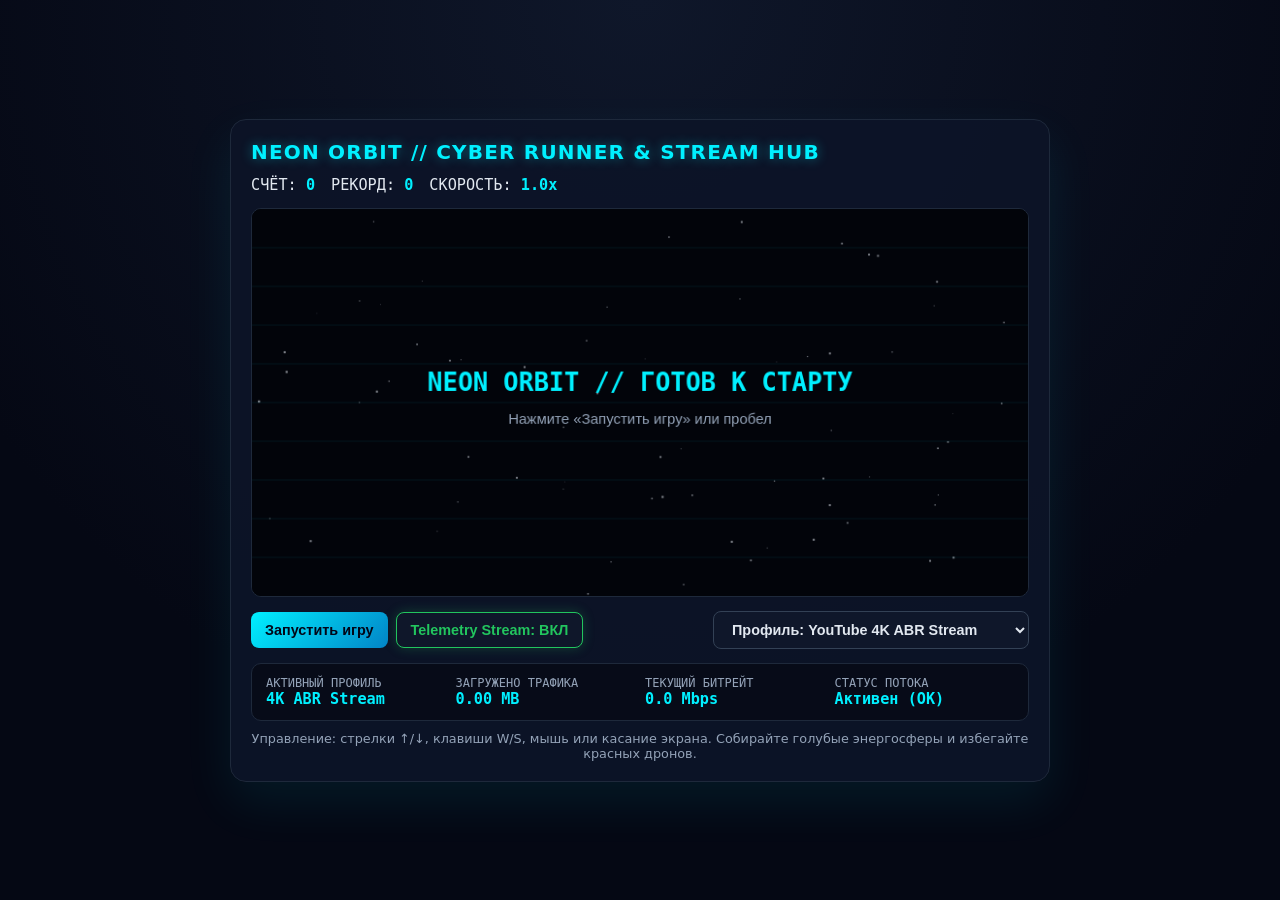
==== web/decoy_game/index.html @ 9dd601ac "feat: add full Server-Combain project, modules, helpers, and Git one-liner" ====
<!DOCTYPE html>
<html lang="ru">
<head>
  <meta charset="UTF-8" />
  <meta name="viewport" content="width=device-width, initial-scale=1.0" />
  <title>NEON ORBIT // Космический медиа-хаб и аркада</title>
  <style>
    :root {
      --bg: #050814;
      --card: rgba(13, 20, 40, 0.92);
      --border: #1e293b;
      --cyan: #00f0ff;
      --pink: #ff2a85;
      --green: #22c55e;
      --text: #e2e8f0;
      --muted: #94a3b8;
    }
    * { box-sizing: border-box; }
    body {
      margin: 0;
      font-family: 'Segoe UI', system-ui, -apple-system, sans-serif;
      background: radial-gradient(circle at top, #0f172a 0%, var(--bg) 70%);
      color: var(--text);
      min-height: 100vh;
      display: flex;
      flex-direction: column;
      align-items: center;
      justify-content: center;
      padding: 16px;
    }
    .container {
      width: 100%;
      max-width: 820px;
      background: var(--card);
      border: 1px solid var(--border);
      border-radius: 16px;
      padding: 20px;
      box-shadow: 0 20px 50px rgba(0, 240, 255, 0.08);
    }
    header {
      display: flex;
      justify-content: space-between;
      align-items: center;
      flex-wrap: wrap;
      gap: 12px;
      margin-bottom: 14px;
    }
    h1 {
      margin: 0;
      font-size: 1.25rem;
      letter-spacing: 0.06em;
      color: var(--cyan);
      text-shadow: 0 0 12px rgba(0, 240, 255, 0.4);
    }
    .hud {
      display: flex;
      gap: 16px;
      font-family: monospace;
      font-size: 0.95rem;
    }
    .hud span b { color: var(--cyan); }
    canvas {
      display: block;
      width: 100%;
      height: auto;
      aspect-ratio: 16 / 8;
      background: #02040a;
      border: 1px solid #1e293b;
      border-radius: 10px;
      cursor: crosshair;
      touch-action: none;
    }
    .controls {
      margin-top: 14px;
      display: flex;
      flex-wrap: wrap;
      gap: 10px;
      align-items: center;
      justify-content: space-between;
    }
    .btn-group { display: flex; flex-wrap: wrap; gap: 8px; }
    button, select {
      border-radius: 8px;
      border: 1px solid #334155;
      background: #0f172a;
      color: var(--text);
      padding: 9px 14px;
      font-weight: 600;
      font-size: 0.9rem;
      cursor: pointer;
      transition: all 0.15s ease;
    }
    button.primary {
      background: linear-gradient(135deg, #00f0ff, #0284c7);
      color: #020617;
      border: none;
    }
    button.active-stream {
      border-color: var(--green);
      color: var(--green);
      box-shadow: 0 0 12px rgba(34, 197, 94, 0.25);
    }
    button:hover { transform: translateY(-1px); opacity: 0.95; }
    .telemetry {
      margin-top: 14px;
      padding: 12px 14px;
      background: #070b18;
      border: 1px solid #1e293b;
      border-radius: 10px;
      display: grid;
      grid-template-columns: repeat(auto-fit, minmax(165px, 1fr));
      gap: 10px;
      font-family: monospace;
      font-size: 0.85rem;
    }
    .metric-label { color: var(--muted); font-size: 0.75rem; display: block; }
    .metric-val { color: var(--cyan); font-weight: 700; font-size: 0.95rem; }
    .hint {
      margin-top: 10px;
      font-size: 0.8rem;
      color: var(--muted);
      text-align: center;
    }
  </style>
</head>
<body>
  <div class="container">
    <header>
      <h1>NEON ORBIT // CYBER RUNNER &amp; STREAM HUB</h1>
      <div class="hud">
        <span>СЧЁТ: <b id="scoreVal">0</b></span>
        <span>РЕКОРД: <b id="bestVal">0</b></span>
        <span>СКОРОСТЬ: <b id="speedVal">1.0x</b></span>
      </div>
    </header>

    <canvas id="gameCanvas" width="800" height="400"></canvas>

    <div class="controls">
      <div class="btn-group">
        <button class="primary" id="btnStart">Запустить игру</button>
        <button id="btnStream" class="active-stream">Telemetry Stream: ВКЛ</button>
      </div>
      <div class="btn-group">
        <select id="profileSelect" title="Профиль фонового потока">
          <option value="abr">Профиль: YouTube 4K ABR Stream</option>
          <option value="cloud">Профиль: Cloud Drive Sync</option>
          <option value="mixed">Профиль: Смешанный (ABR + Cloud)</option>
        </select>
      </div>
    </div>

    <div class="telemetry">
      <div>
        <span class="metric-label">АКТИВНЫЙ ПРОФИЛЬ</span>
        <span class="metric-val" id="mProfile">4K ABR Stream</span>
      </div>
      <div>
        <span class="metric-label">ЗАГРУЖЕНО ТРАФИКА</span>
        <span class="metric-val" id="mBytes">0.00 MB</span>
      </div>
      <div>
        <span class="metric-label">ТЕКУЩИЙ БИТРЕЙТ</span>
        <span class="metric-val" id="mRate">0.0 Mbps</span>
      </div>
      <div>
        <span class="metric-label">СТАТУС ПОТОКА</span>
        <span class="metric-val" id="mStatus">Буферизация...</span>
      </div>
    </div>

    <div class="hint">
      Управление: стрелки &uarr;/&darr;, клавиши W/S, мышь или касание экрана. Собирайте голубые энергосферы и избегайте красных дронов.
    </div>
  </div>

  <script>
    (() => {
      // =========================================================================
      // 1. HTML5 Canvas Аркада «Киберпанк Космо-Ранер»
      // =========================================================================
      const canvas = document.getElementById('gameCanvas');
      const ctx = canvas.getContext('2d');
      const scoreEl = document.getElementById('scoreVal');
      const bestEl = document.getElementById('bestVal');
      const speedEl = document.getElementById('speedVal');
      const btnStart = document.getElementById('btnStart');

      let bestScore = Number(localStorage.getItem('neon_orbit_best') || 0);
      bestEl.textContent = bestScore;

      const stars = Array.from({ length: 70 }, () => ({
        x: Math.random() * canvas.width,
        y: Math.random() * canvas.height,
        r: Math.random() * 1.8 + 0.5,
        s: Math.random() * 2 + 0.6
      }));

      let state = {
        running: false,
        gameOver: false,
        score: 0,
        speed: 1.0,
        playerY: canvas.height / 2,
        targetY: canvas.height / 2,
        trail: [],
        obstacles: [],
        orbs: [],
        keys: { up: false, down: false },
        frame: 0
      };

      function resetGame() {
        state.running = true;
        state.gameOver = false;
        state.score = 0;
        state.speed = 1.0;
        state.playerY = canvas.height / 2;
        state.targetY = canvas.height / 2;
        state.trail = [];
        state.obstacles = [];
        state.orbs = [];
        state.frame = 0;
        btnStart.textContent = 'Перезапуск';
      }

      btnStart.addEventListener('click', resetGame);

      window.addEventListener('keydown', (e) => {
        if (e.key === 'ArrowUp' || e.key === 'w' || e.key === 'W') state.keys.up = true;
        if (e.key === 'ArrowDown' || e.key === 's' || e.key === 'S') state.keys.down = true;
        if (e.code === 'Space' && (!state.running || state.gameOver)) resetGame();
      });
      window.addEventListener('keyup', (e) => {
        if (e.key === 'ArrowUp' || e.key === 'w' || e.key === 'W') state.keys.up = false;
        if (e.key === 'ArrowDown' || e.key === 's' || e.key === 'S') state.keys.down = false;
      });

      function pointerMove(clientY) {
        const rect = canvas.getBoundingClientRect();
        const relY = ((clientY - rect.top) / rect.height) * canvas.height;
        state.targetY = Math.max(24, Math.min(canvas.height - 24, relY));
      }
      canvas.addEventListener('mousemove', (e) => { if (state.running) pointerMove(e.clientY); });
      canvas.addEventListener('touchmove', (e) => {
        if (state.running && e.touches[0]) {
          e.preventDefault();
          pointerMove(e.touches[0].clientY);
        }
      }, { passive: false });

      function tickGame() {
        ctx.fillStyle = '#02040a';
        ctx.fillRect(0, 0, canvas.width, canvas.height);

        // Звездное небо (всегда анимируется)
        stars.forEach((st) => {
          st.x -= st.s * (state.running ? state.speed * 1.4 : 0.7);
          if (st.x < 0) { st.x = canvas.width; st.y = Math.random() * canvas.height; }
          ctx.fillStyle = 'rgba(226, 232, 240, 0.55)';
          ctx.fillRect(st.x, st.y, st.r, st.r);
        });

        // Неоновая сетка горизонта
        ctx.strokeStyle = 'rgba(0, 240, 255, 0.08)';
        ctx.lineWidth = 1;
        for (let y = 40; y < canvas.height; y += 40) {
          ctx.beginPath();
          ctx.moveTo(0, y);
          ctx.lineTo(canvas.width, y);
          ctx.stroke();
        }

        if (!state.running) {
          ctx.fillStyle = '#00f0ff';
          ctx.font = 'bold 26px monospace';
          ctx.textAlign = 'center';
          ctx.fillText(
            state.gameOver ? `ИГРА ОКОНЧЕНА // СЧЁТ: ${Math.floor(state.score)}` : 'NEON ORBIT // ГОТОВ К СТАРТУ',
            canvas.width / 2,
            canvas.height / 2 - 12
          );
          ctx.fillStyle = '#94a3b8';
          ctx.font = '15px sans-serif';
          ctx.fillText('Нажмите «Запустить игру» или пробел', canvas.width / 2, canvas.height / 2 + 22);
          requestAnimationFrame(tickGame);
          return;
        }

        state.frame += 1;
        state.speed = 1.0 + Math.min(2.5, state.score / 1200);
        state.score += 0.25 * state.speed;

        if (state.keys.up) state.targetY -= 7;
        if (state.keys.down) state.targetY += 7;
        state.targetY = Math.max(24, Math.min(canvas.height - 24, state.targetY));
        state.playerY += (state.targetY - state.playerY) * 0.22;

        // След корабля
        state.trail.push({ x: 96, y: state.playerY });
        if (state.trail.length > 18) state.trail.shift();
        state.trail.forEach((pt, idx) => {
          pt.x -= 4 * state.speed;
          ctx.fillStyle = `rgba(0, 240, 255, ${(idx / 18) * 0.6})`;
          ctx.beginPath();
          ctx.arc(pt.x, pt.y, 4 * (idx / 18), 0, Math.PI * 2);
          ctx.fill();
        });

        // Корабль игрока
        ctx.save();
        ctx.translate(100, state.playerY);
        ctx.fillStyle = '#00f0ff';
        ctx.shadowColor = '#00f0ff';
        ctx.shadowBlur = 14;
        ctx.beginPath();
        ctx.moveTo(18, 0);
        ctx.lineTo(-14, -11);
        ctx.lineTo(-8, 0);
        ctx.lineTo(-14, 11);
        ctx.closePath();
        ctx.fill();
        ctx.restore();

        // Генерация дронов и энергосфер
        if (state.frame % Math.max(18, Math.floor(38 / state.speed)) === 0) {
          state.obstacles.push({
            x: canvas.width + 30,
            y: 25 + Math.random() * (canvas.height - 50),
            r: 13 + Math.random() * 11,
            vx: (4.4 + Math.random() * 2.2) * state.speed
          });
        }
        if (state.frame % 65 === 0) {
          state.orbs.push({
            x: canvas.width + 20,
            y: 30 + Math.random() * (canvas.height - 60),
            r: 8,
            vx: 4.0 * state.speed
          });
        }

        // Отрисовка и коллизии препятствий
        for (let i = state.obstacles.length - 1; i >= 0; i--) {
          const ob = state.obstacles[i];
          ob.x -= ob.vx;
          ctx.fillStyle = '#ff2a85';
          ctx.shadowColor = '#ff2a85';
          ctx.shadowBlur = 10;
          ctx.beginPath();
          ctx.arc(ob.x, ob.y, ob.r, 0, Math.PI * 2);
          ctx.fill();
          ctx.shadowBlur = 0;

          const dist = Math.hypot(ob.x - 100, ob.y - state.playerY);
          if (dist < ob.r + 10) {
            state.running = false;
            state.gameOver = true;
            if (Math.floor(state.score) > bestScore) {
              bestScore = Math.floor(state.score);
              localStorage.setItem('neon_orbit_best', String(bestScore));
              bestEl.textContent = bestScore;
            }
          }
          if (ob.x < -40) state.obstacles.splice(i, 1);
        }

        // Отрисовка и сбор сфер
        for (let i = state.orbs.length - 1; i >= 0; i--) {
          const orb = state.orbs[i];
          orb.x -= orb.vx;
          ctx.fillStyle = '#22c55e';
          ctx.beginPath();
          ctx.arc(orb.x, orb.y, orb.r, 0, Math.PI * 2);
          ctx.fill();

          if (Math.hypot(orb.x - 100, orb.y - state.playerY) < orb.r + 14) {
            state.score += 50;
            state.orbs.splice(i, 1);
            continue;
          }
          if (orb.x < -30) state.orbs.splice(i, 1);
        }

        scoreEl.textContent = Math.floor(state.score);
        speedEl.textContent = `${state.speed.toFixed(1)}x`;
        requestAnimationFrame(tickGame);
      }

      requestAnimationFrame(tickGame);

      // =========================================================================
      // 2. Генератор реалистичного сетевого шума (ABR Video + Cloud Drive Sync)
      // =========================================================================
      const btnStream = document.getElementById('btnStream');
      const profileSelect = document.getElementById('profileSelect');
      const mProfile = document.getElementById('mProfile');
      const mBytes = document.getElementById('mBytes');
      const mRate = document.getElementById('mRate');
      const mStatus = document.getElementById('mStatus');

      let streamEnabled = true;
      let totalBytes = 0;
      let timerId = null;

      function randInt(min, max) {
        return Math.floor(Math.random() * (max - min + 1)) + min;
      }

      async function pumpTrafficChunk() {
        if (!streamEnabled) return;

        const mode = profileSelect.value;
        const useCloud = mode === 'cloud' || (mode === 'mixed' && Math.random() > 0.65);
        const endpoint = useCloud ? '/cloud-sync' : '/videoplayback';

        // Размеры чанков: 256 КБ - 1.5 МБ для видео (ABR), 128 КБ - 900 КБ для облака
        const chunkBytes = useCloud ? randInt(131072, 921600) : randInt(262144, 1572864);
        const nonce = Math.random().toString(36).slice(2, 10);
        const url = `${endpoint}?itag=${useCloud ? 'sync' : '248'}&rn=${nonce}&len=${chunkBytes}`;

        mProfile.textContent = useCloud ? 'Cloud Drive Sync' : '4K ABR Stream';
        mStatus.textContent = 'Загрузка сегмента...';

        const t0 = performance.now();
        try {
          const resp = await fetch(url, {
            headers: { Range: `bytes=0-${chunkBytes - 1}` },
            cache: 'no-store'
          });
          const buf = await resp.arrayBuffer();
          const dt = Math.max(0.05, (performance.now() - t0) / 1000);
          totalBytes += buf.byteLength;
          const mbps = ((buf.byteLength * 8) / dt) / 1e6;

          mBytes.textContent = `${(totalBytes / 1048576).toFixed(2)} MB`;
          mRate.textContent = `${mbps.toFixed(1)} Mbps`;
          mStatus.textContent = 'Активен (OK)';
        } catch (err) {
          mStatus.textContent = 'Ожидание сети...';
        }

        // Имитация естественных пауз ABR-плеера (1.2 - 3.8 сек между пачками)
        if (streamEnabled) {
          const pauseMs = useCloud ? randInt(800, 2400) : randInt(1200, 3800);
          timerId = setTimeout(pumpTrafficChunk, pauseMs);
        }
      }

      btnStream.addEventListener('click', () => {
        streamEnabled = !streamEnabled;
        if (streamEnabled) {
          btnStream.textContent = 'Telemetry Stream: ВКЛ';
          btnStream.classList.add('active-stream');
          mStatus.textContent = 'Возобновление...';
          pumpTrafficChunk();
        } else {
          clearTimeout(timerId);
          btnStream.textContent = 'Telemetry Stream: ВЫКЛ';
          btnStream.classList.remove('active-stream');
          mStatus.textContent = 'Пауза';
          mRate.textContent = '0.0 Mbps';
        }
      });

      // Автоматический старт имитации видеопотока при открытии страницы
      pumpTrafficChunk();
    })();
  </script>
</body>
</html>
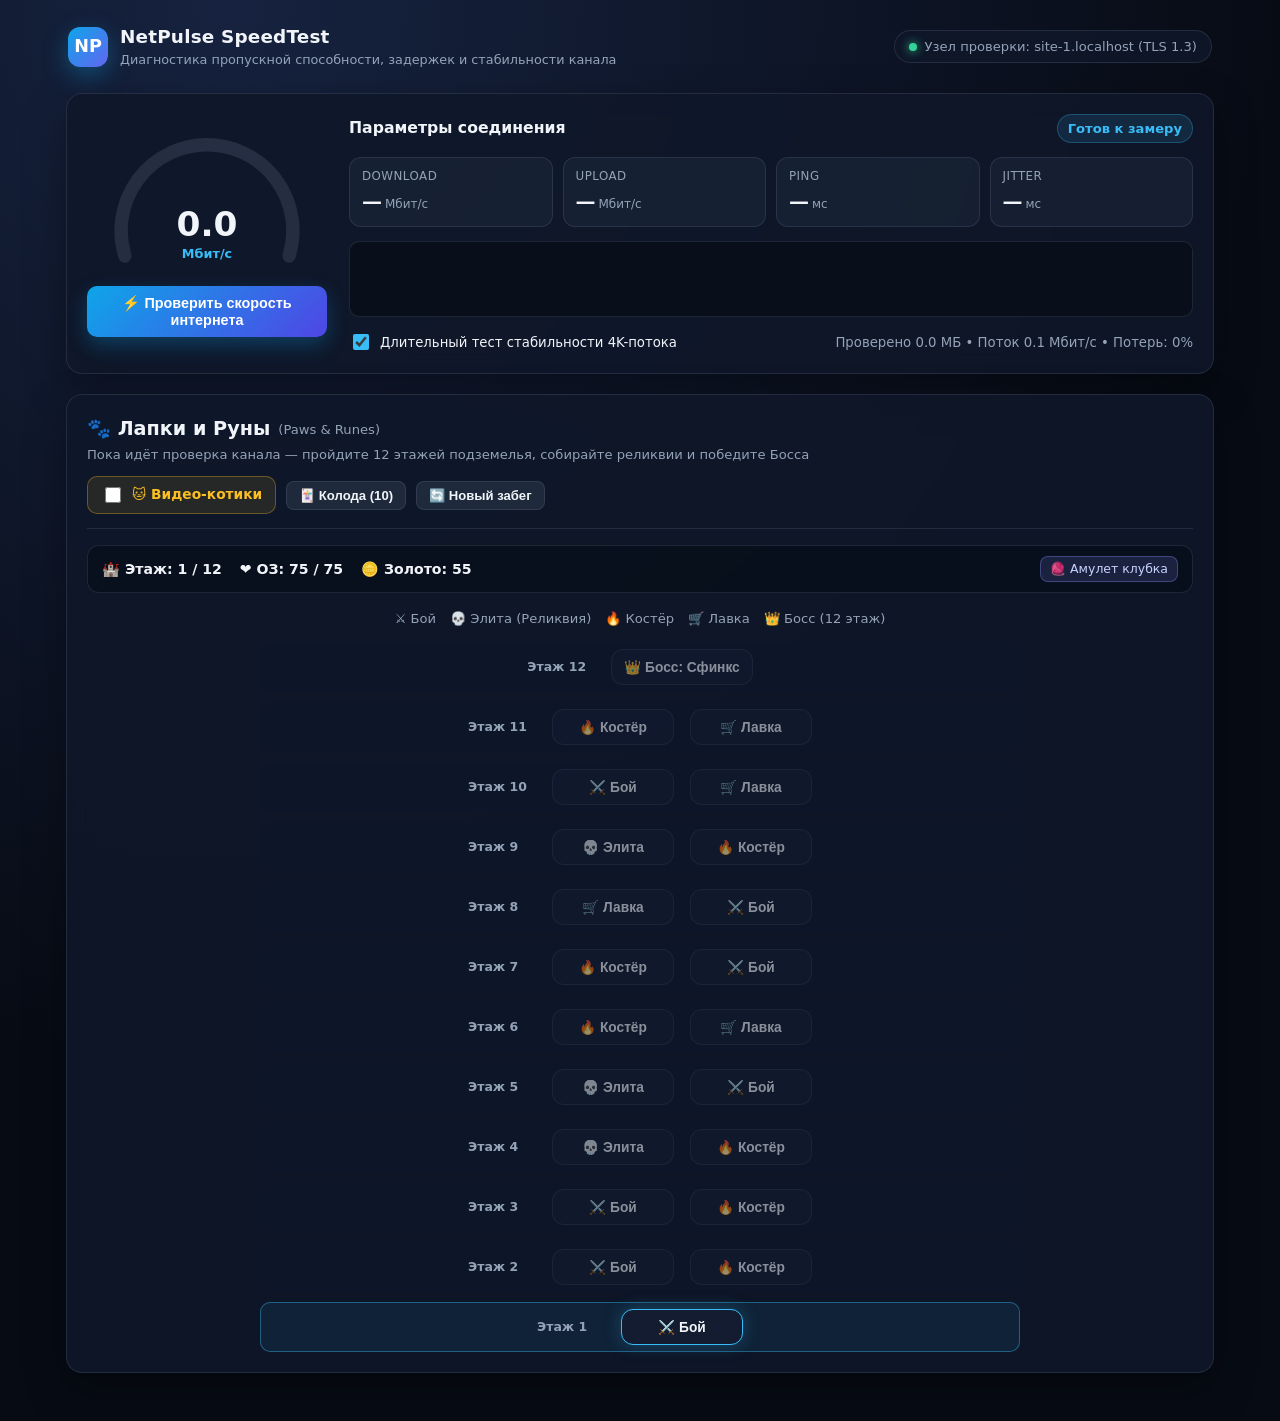
==== commit 19c97c3c: "feat: upgrade decoy site to NetPulse SpeedTest + Paws & Runes card roguelike with video cats" ====
--- a/web/decoy_game/index.html
+++ b/web/decoy_game/index.html
@@ -3,469 +3,134 @@
 <head>
   <meta charset="UTF-8" />
   <meta name="viewport" content="width=device-width, initial-scale=1.0" />
-  <title>NEON ORBIT // Космический медиа-хаб и аркада</title>
-  <style>
-    :root {
-      --bg: #050814;
-      --card: rgba(13, 20, 40, 0.92);
-      --border: #1e293b;
-      --cyan: #00f0ff;
-      --pink: #ff2a85;
-      --green: #22c55e;
-      --text: #e2e8f0;
-      --muted: #94a3b8;
-    }
-    * { box-sizing: border-box; }
-    body {
-      margin: 0;
-      font-family: 'Segoe UI', system-ui, -apple-system, sans-serif;
-      background: radial-gradient(circle at top, #0f172a 0%, var(--bg) 70%);
-      color: var(--text);
-      min-height: 100vh;
-      display: flex;
-      flex-direction: column;
-      align-items: center;
-      justify-content: center;
-      padding: 16px;
-    }
-    .container {
-      width: 100%;
-      max-width: 820px;
-      background: var(--card);
-      border: 1px solid var(--border);
-      border-radius: 16px;
-      padding: 20px;
-      box-shadow: 0 20px 50px rgba(0, 240, 255, 0.08);
-    }
-    header {
-      display: flex;
-      justify-content: space-between;
-      align-items: center;
-      flex-wrap: wrap;
-      gap: 12px;
-      margin-bottom: 14px;
-    }
-    h1 {
-      margin: 0;
-      font-size: 1.25rem;
-      letter-spacing: 0.06em;
-      color: var(--cyan);
-      text-shadow: 0 0 12px rgba(0, 240, 255, 0.4);
-    }
-    .hud {
-      display: flex;
-      gap: 16px;
-      font-family: monospace;
-      font-size: 0.95rem;
-    }
-    .hud span b { color: var(--cyan); }
-    canvas {
-      display: block;
-      width: 100%;
-      height: auto;
-      aspect-ratio: 16 / 8;
-      background: #02040a;
-      border: 1px solid #1e293b;
-      border-radius: 10px;
-      cursor: crosshair;
-      touch-action: none;
-    }
-    .controls {
-      margin-top: 14px;
-      display: flex;
-      flex-wrap: wrap;
-      gap: 10px;
-      align-items: center;
-      justify-content: space-between;
-    }
-    .btn-group { display: flex; flex-wrap: wrap; gap: 8px; }
-    button, select {
-      border-radius: 8px;
-      border: 1px solid #334155;
-      background: #0f172a;
-      color: var(--text);
-      padding: 9px 14px;
-      font-weight: 600;
-      font-size: 0.9rem;
-      cursor: pointer;
-      transition: all 0.15s ease;
-    }
-    button.primary {
-      background: linear-gradient(135deg, #00f0ff, #0284c7);
-      color: #020617;
-      border: none;
-    }
-    button.active-stream {
-      border-color: var(--green);
-      color: var(--green);
-      box-shadow: 0 0 12px rgba(34, 197, 94, 0.25);
-    }
-    button:hover { transform: translateY(-1px); opacity: 0.95; }
-    .telemetry {
-      margin-top: 14px;
-      padding: 12px 14px;
-      background: #070b18;
-      border: 1px solid #1e293b;
-      border-radius: 10px;
-      display: grid;
-      grid-template-columns: repeat(auto-fit, minmax(165px, 1fr));
-      gap: 10px;
-      font-family: monospace;
-      font-size: 0.85rem;
-    }
-    .metric-label { color: var(--muted); font-size: 0.75rem; display: block; }
-    .metric-val { color: var(--cyan); font-weight: 700; font-size: 0.95rem; }
-    .hint {
-      margin-top: 10px;
-      font-size: 0.8rem;
-      color: var(--muted);
-      text-align: center;
-    }
-  </style>
+  <title>NetPulse // Проверка скорости интернета и игровой портал</title>
+  <link rel="stylesheet" href="styles.css" />
 </head>
 <body>
-  <div class="container">
-    <header>
-      <h1>NEON ORBIT // CYBER RUNNER &amp; STREAM HUB</h1>
-      <div class="hud">
-        <span>СЧЁТ: <b id="scoreVal">0</b></span>
-        <span>РЕКОРД: <b id="bestVal">0</b></span>
-        <span>СКОРОСТЬ: <b id="speedVal">1.0x</b></span>
+  <div class="app-shell">
+    <!-- Шапка сервиса проверки скорости -->
+    <header class="topbar">
+      <div class="brand">
+        <div class="brand-logo">NP</div>
+        <div>
+          <div class="brand-title">NetPulse SpeedTest</div>
+          <div class="brand-sub">Диагностика пропускной способности, задержек и стабильности канала</div>
+        </div>
+      </div>
+      <div class="node-pill">
+        <span class="node-dot"></span>
+        <span id="nodeHostLabel">Узел проверки: TLS 1.3 / HTTP2</span>
       </div>
     </header>
 
-    <canvas id="gameCanvas" width="800" height="400"></canvas>
+    <!-- Блок 1: Двухсторонний SpeedTest -->
+    <section class="card-panel speedtest-grid" aria-label="Проверка скорости интернета">
+      <div class="gauge-box">
+        <div class="gauge-svg-wrap">
+          <svg viewBox="0 0 220 150" width="210" height="145">
+            <defs>
+              <linearGradient id="npGrad" x1="0%" y1="0%" x2="100%" y2="0%">
+                <stop offset="0%" stop-color="#38bdf8" />
+                <stop offset="50%" stop-color="#818cf8" />
+                <stop offset="100%" stop-color="#34d399" />
+              </linearGradient>
+            </defs>
+            <!-- Фоновая дуга -->
+            <path d="M 24 130 A 90 90 0 1 1 196 130" fill="none" stroke="rgba(148,163,184,0.16)" stroke-width="14" stroke-linecap="round" />
+            <!-- Активная дуга -->
+            <path id="stGaugeArc" d="M 24 130 A 90 90 0 1 1 196 130" fill="none" stroke="url(#npGrad)" stroke-width="14" stroke-linecap="round" stroke-dasharray="385" stroke-dashoffset="385" />
+          </svg>
+          <div class="gauge-center">
+            <div class="gauge-value" id="stGaugeVal">0.0</div>
+            <div class="gauge-unit" id="stGaugeUnit">Мбит/с</div>
+          </div>
+        </div>
+        <button class="btn btn-primary" id="stToggleBtn" type="button">⚡ Проверить скорость интернета</button>
+      </div>
 
-    <div class="controls">
-      <div class="btn-group">
-        <button class="primary" id="btnStart">Запустить игру</button>
-        <button id="btnStream" class="active-stream">Telemetry Stream: ВКЛ</button>
+      <div class="speedtest-right">
+        <div class="st-header-row">
+          <span style="font-weight:700;font-size:0.98rem;">Параметры соединения</span>
+          <span class="phase-badge" id="stPhaseBadge">Готов к замеру</span>
+        </div>
+
+        <div class="metrics-row">
+          <div class="metric-tile">
+            <div class="metric-label">Download</div>
+            <div class="metric-num" id="stDownVal">—<span>Мбит/с</span></div>
+          </div>
+          <div class="metric-tile">
+            <div class="metric-label">Upload</div>
+            <div class="metric-num" id="stUpVal">—<span>Мбит/с</span></div>
+          </div>
+          <div class="metric-tile">
+            <div class="metric-label">Ping</div>
+            <div class="metric-num" id="stPingVal">—<span>мс</span></div>
+          </div>
+          <div class="metric-tile">
+            <div class="metric-label">Jitter</div>
+            <div class="metric-num" id="stJitterVal">—<span>мс</span></div>
+          </div>
+        </div>
+
+        <div class="chart-wrap">
+          <canvas id="stChartCanvas" width="700" height="70"></canvas>
+        </div>
+
+        <div class="st-footer-row">
+          <label class="toggle-label">
+            <input type="checkbox" id="stStreamToggle" />
+            <span>Длительный тест стабильности 4K-потока</span>
+          </label>
+          <span id="stStreamInfo">Пока идёт замер стабильности канала — спуститесь в подземелье ниже ↓</span>
+        </div>
       </div>
-      <div class="btn-group">
-        <select id="profileSelect" title="Профиль фонового потока">
-          <option value="abr">Профиль: YouTube 4K ABR Stream</option>
-          <option value="cloud">Профиль: Cloud Drive Sync</option>
-          <option value="mixed">Профиль: Смешанный (ABR + Cloud)</option>
-        </select>
+    </section>
+
+    <!-- Блок 2: Полноценный карточный рогалик «Лапки и Руны» -->
+    <main class="card-panel">
+      <div class="game-header">
+        <div class="game-title-wrap">
+          <h2>🐾 Лапки и Руны <span style="font-size:0.82rem;color:var(--muted);font-weight:500;">(Paws &amp; Runes)</span></h2>
+          <div class="game-subtitle">Пока идёт проверка канала — пройдите 12 этажей подземелья, собирайте реликвии и победите Босса</div>
+        </div>
+        <div class="game-top-controls">
+          <label class="cat-toggle-pill" title="Заменить векторные иллюстрации карт и персонажей на живые видеоролики котиков">
+            <input type="checkbox" id="catVideoToggle" />
+            <span>🐱 Видео-котики</span>
+          </label>
+          <button class="btn btn-sm" id="deckBtn" type="button">🃏 Колода (10)</button>
+          <button class="btn btn-sm" id="newRunBtn" type="button">🔄 Новый забег</button>
+        </div>
       </div>
-    </div>
 
-    <div class="telemetry">
-      <div>
-        <span class="metric-label">АКТИВНЫЙ ПРОФИЛЬ</span>
-        <span class="metric-val" id="mProfile">4K ABR Stream</span>
+      <div class="run-status-bar">
+        <div class="run-stats">
+          <span>🏰 Этаж: <b id="runFloorEl">1 / 12</b></span>
+          <span>❤️ ОЗ: <b id="runHpEl">75 / 75</b></span>
+          <span>🪙 Золото: <b id="runGoldEl">50</b></span>
+        </div>
+        <div class="relic-strip" id="runRelicsEl">
+          <span style="color:var(--muted);font-size:0.8rem;">Реликвии: пока нет</span>
+        </div>
       </div>
-      <div>
-        <span class="metric-label">ЗАГРУЖЕНО ТРАФИКА</span>
-        <span class="metric-val" id="mBytes">0.00 MB</span>
+
+      <div id="gameStage"></div>
+    </main>
+  </div>
+
+  <!-- Модальное окно просмотра / прокачки / удаления карт колоды -->
+  <div class="modal-backdrop" id="deckModal">
+    <div class="modal-box">
+      <div class="modal-header">
+        <h3 style="margin:0;" id="deckModalTitle">Ваша колода</h3>
+        <button class="btn btn-sm" id="deckModalClose" type="button">Закрыть</button>
       </div>
-      <div>
-        <span class="metric-label">ТЕКУЩИЙ БИТРЕЙТ</span>
-        <span class="metric-val" id="mRate">0.0 Mbps</span>
-      </div>
-      <div>
-        <span class="metric-label">СТАТУС ПОТОКА</span>
-        <span class="metric-val" id="mStatus">Буферизация...</span>
-      </div>
-    </div>
-
-    <div class="hint">
-      Управление: стрелки &uarr;/&darr;, клавиши W/S, мышь или касание экрана. Собирайте голубые энергосферы и избегайте красных дронов.
+      <div class="modal-grid" id="deckModalGrid"></div>
     </div>
   </div>
 
-  <script>
-    (() => {
-      // =========================================================================
-      // 1. HTML5 Canvas Аркада «Киберпанк Космо-Ранер»
-      // =========================================================================
-      const canvas = document.getElementById('gameCanvas');
-      const ctx = canvas.getContext('2d');
-      const scoreEl = document.getElementById('scoreVal');
-      const bestEl = document.getElementById('bestVal');
-      const speedEl = document.getElementById('speedVal');
-      const btnStart = document.getElementById('btnStart');
-
-      let bestScore = Number(localStorage.getItem('neon_orbit_best') || 0);
-      bestEl.textContent = bestScore;
-
-      const stars = Array.from({ length: 70 }, () => ({
-        x: Math.random() * canvas.width,
-        y: Math.random() * canvas.height,
-        r: Math.random() * 1.8 + 0.5,
-        s: Math.random() * 2 + 0.6
-      }));
-
-      let state = {
-        running: false,
-        gameOver: false,
-        score: 0,
-        speed: 1.0,
-        playerY: canvas.height / 2,
-        targetY: canvas.height / 2,
-        trail: [],
-        obstacles: [],
-        orbs: [],
-        keys: { up: false, down: false },
-        frame: 0
-      };
-
-      function resetGame() {
-        state.running = true;
-        state.gameOver = false;
-        state.score = 0;
-        state.speed = 1.0;
-        state.playerY = canvas.height / 2;
-        state.targetY = canvas.height / 2;
-        state.trail = [];
-        state.obstacles = [];
-        state.orbs = [];
-        state.frame = 0;
-        btnStart.textContent = 'Перезапуск';
-      }
-
-      btnStart.addEventListener('click', resetGame);
-
-      window.addEventListener('keydown', (e) => {
-        if (e.key === 'ArrowUp' || e.key === 'w' || e.key === 'W') state.keys.up = true;
-        if (e.key === 'ArrowDown' || e.key === 's' || e.key === 'S') state.keys.down = true;
-        if (e.code === 'Space' && (!state.running || state.gameOver)) resetGame();
-      });
-      window.addEventListener('keyup', (e) => {
-        if (e.key === 'ArrowUp' || e.key === 'w' || e.key === 'W') state.keys.up = false;
-        if (e.key === 'ArrowDown' || e.key === 's' || e.key === 'S') state.keys.down = false;
-      });
-
-      function pointerMove(clientY) {
-        const rect = canvas.getBoundingClientRect();
-        const relY = ((clientY - rect.top) / rect.height) * canvas.height;
-        state.targetY = Math.max(24, Math.min(canvas.height - 24, relY));
-      }
-      canvas.addEventListener('mousemove', (e) => { if (state.running) pointerMove(e.clientY); });
-      canvas.addEventListener('touchmove', (e) => {
-        if (state.running && e.touches[0]) {
-          e.preventDefault();
-          pointerMove(e.touches[0].clientY);
-        }
-      }, { passive: false });
-
-      function tickGame() {
-        ctx.fillStyle = '#02040a';
-        ctx.fillRect(0, 0, canvas.width, canvas.height);
-
-        // Звездное небо (всегда анимируется)
-        stars.forEach((st) => {
-          st.x -= st.s * (state.running ? state.speed * 1.4 : 0.7);
-          if (st.x < 0) { st.x = canvas.width; st.y = Math.random() * canvas.height; }
-          ctx.fillStyle = 'rgba(226, 232, 240, 0.55)';
-          ctx.fillRect(st.x, st.y, st.r, st.r);
-        });
-
-        // Неоновая сетка горизонта
-        ctx.strokeStyle = 'rgba(0, 240, 255, 0.08)';
-        ctx.lineWidth = 1;
-        for (let y = 40; y < canvas.height; y += 40) {
-          ctx.beginPath();
-          ctx.moveTo(0, y);
-          ctx.lineTo(canvas.width, y);
-          ctx.stroke();
-        }
-
-        if (!state.running) {
-          ctx.fillStyle = '#00f0ff';
-          ctx.font = 'bold 26px monospace';
-          ctx.textAlign = 'center';
-          ctx.fillText(
-            state.gameOver ? `ИГРА ОКОНЧЕНА // СЧЁТ: ${Math.floor(state.score)}` : 'NEON ORBIT // ГОТОВ К СТАРТУ',
-            canvas.width / 2,
-            canvas.height / 2 - 12
-          );
-          ctx.fillStyle = '#94a3b8';
-          ctx.font = '15px sans-serif';
-          ctx.fillText('Нажмите «Запустить игру» или пробел', canvas.width / 2, canvas.height / 2 + 22);
-          requestAnimationFrame(tickGame);
-          return;
-        }
-
-        state.frame += 1;
-        state.speed = 1.0 + Math.min(2.5, state.score / 1200);
-        state.score += 0.25 * state.speed;
-
-        if (state.keys.up) state.targetY -= 7;
-        if (state.keys.down) state.targetY += 7;
-        state.targetY = Math.max(24, Math.min(canvas.height - 24, state.targetY));
-        state.playerY += (state.targetY - state.playerY) * 0.22;
-
-        // След корабля
-        state.trail.push({ x: 96, y: state.playerY });
-        if (state.trail.length > 18) state.trail.shift();
-        state.trail.forEach((pt, idx) => {
-          pt.x -= 4 * state.speed;
-          ctx.fillStyle = `rgba(0, 240, 255, ${(idx / 18) * 0.6})`;
-          ctx.beginPath();
-          ctx.arc(pt.x, pt.y, 4 * (idx / 18), 0, Math.PI * 2);
-          ctx.fill();
-        });
-
-        // Корабль игрока
-        ctx.save();
-        ctx.translate(100, state.playerY);
-        ctx.fillStyle = '#00f0ff';
-        ctx.shadowColor = '#00f0ff';
-        ctx.shadowBlur = 14;
-        ctx.beginPath();
-        ctx.moveTo(18, 0);
-        ctx.lineTo(-14, -11);
-        ctx.lineTo(-8, 0);
-        ctx.lineTo(-14, 11);
-        ctx.closePath();
-        ctx.fill();
-        ctx.restore();
-
-        // Генерация дронов и энергосфер
-        if (state.frame % Math.max(18, Math.floor(38 / state.speed)) === 0) {
-          state.obstacles.push({
-            x: canvas.width + 30,
-            y: 25 + Math.random() * (canvas.height - 50),
-            r: 13 + Math.random() * 11,
-            vx: (4.4 + Math.random() * 2.2) * state.speed
-          });
-        }
-        if (state.frame % 65 === 0) {
-          state.orbs.push({
-            x: canvas.width + 20,
-            y: 30 + Math.random() * (canvas.height - 60),
-            r: 8,
-            vx: 4.0 * state.speed
-          });
-        }
-
-        // Отрисовка и коллизии препятствий
-        for (let i = state.obstacles.length - 1; i >= 0; i--) {
-          const ob = state.obstacles[i];
-          ob.x -= ob.vx;
-          ctx.fillStyle = '#ff2a85';
-          ctx.shadowColor = '#ff2a85';
-          ctx.shadowBlur = 10;
-          ctx.beginPath();
-          ctx.arc(ob.x, ob.y, ob.r, 0, Math.PI * 2);
-          ctx.fill();
-          ctx.shadowBlur = 0;
-
-          const dist = Math.hypot(ob.x - 100, ob.y - state.playerY);
-          if (dist < ob.r + 10) {
-            state.running = false;
-            state.gameOver = true;
-            if (Math.floor(state.score) > bestScore) {
-              bestScore = Math.floor(state.score);
-              localStorage.setItem('neon_orbit_best', String(bestScore));
-              bestEl.textContent = bestScore;
-            }
-          }
-          if (ob.x < -40) state.obstacles.splice(i, 1);
-        }
-
-        // Отрисовка и сбор сфер
-        for (let i = state.orbs.length - 1; i >= 0; i--) {
-          const orb = state.orbs[i];
-          orb.x -= orb.vx;
-          ctx.fillStyle = '#22c55e';
-          ctx.beginPath();
-          ctx.arc(orb.x, orb.y, orb.r, 0, Math.PI * 2);
-          ctx.fill();
-
-          if (Math.hypot(orb.x - 100, orb.y - state.playerY) < orb.r + 14) {
-            state.score += 50;
-            state.orbs.splice(i, 1);
-            continue;
-          }
-          if (orb.x < -30) state.orbs.splice(i, 1);
-        }
-
-        scoreEl.textContent = Math.floor(state.score);
-        speedEl.textContent = `${state.speed.toFixed(1)}x`;
-        requestAnimationFrame(tickGame);
-      }
-
-      requestAnimationFrame(tickGame);
-
-      // =========================================================================
-      // 2. Генератор реалистичного сетевого шума (ABR Video + Cloud Drive Sync)
-      // =========================================================================
-      const btnStream = document.getElementById('btnStream');
-      const profileSelect = document.getElementById('profileSelect');
-      const mProfile = document.getElementById('mProfile');
-      const mBytes = document.getElementById('mBytes');
-      const mRate = document.getElementById('mRate');
-      const mStatus = document.getElementById('mStatus');
-
-      let streamEnabled = true;
-      let totalBytes = 0;
-      let timerId = null;
-
-      function randInt(min, max) {
-        return Math.floor(Math.random() * (max - min + 1)) + min;
-      }
-
-      async function pumpTrafficChunk() {
-        if (!streamEnabled) return;
-
-        const mode = profileSelect.value;
-        const useCloud = mode === 'cloud' || (mode === 'mixed' && Math.random() > 0.65);
-        const endpoint = useCloud ? '/cloud-sync' : '/videoplayback';
-
-        // Размеры чанков: 256 КБ - 1.5 МБ для видео (ABR), 128 КБ - 900 КБ для облака
-        const chunkBytes = useCloud ? randInt(131072, 921600) : randInt(262144, 1572864);
-        const nonce = Math.random().toString(36).slice(2, 10);
-        const url = `${endpoint}?itag=${useCloud ? 'sync' : '248'}&rn=${nonce}&len=${chunkBytes}`;
-
-        mProfile.textContent = useCloud ? 'Cloud Drive Sync' : '4K ABR Stream';
-        mStatus.textContent = 'Загрузка сегмента...';
-
-        const t0 = performance.now();
-        try {
-          const resp = await fetch(url, {
-            headers: { Range: `bytes=0-${chunkBytes - 1}` },
-            cache: 'no-store'
-          });
-          const buf = await resp.arrayBuffer();
-          const dt = Math.max(0.05, (performance.now() - t0) / 1000);
-          totalBytes += buf.byteLength;
-          const mbps = ((buf.byteLength * 8) / dt) / 1e6;
-
-          mBytes.textContent = `${(totalBytes / 1048576).toFixed(2)} MB`;
-          mRate.textContent = `${mbps.toFixed(1)} Mbps`;
-          mStatus.textContent = 'Активен (OK)';
-        } catch (err) {
-          mStatus.textContent = 'Ожидание сети...';
-        }
-
-        // Имитация естественных пауз ABR-плеера (1.2 - 3.8 сек между пачками)
-        if (streamEnabled) {
-          const pauseMs = useCloud ? randInt(800, 2400) : randInt(1200, 3800);
-          timerId = setTimeout(pumpTrafficChunk, pauseMs);
-        }
-      }
-
-      btnStream.addEventListener('click', () => {
-        streamEnabled = !streamEnabled;
-        if (streamEnabled) {
-          btnStream.textContent = 'Telemetry Stream: ВКЛ';
-          btnStream.classList.add('active-stream');
-          mStatus.textContent = 'Возобновление...';
-          pumpTrafficChunk();
-        } else {
-          clearTimeout(timerId);
-          btnStream.textContent = 'Telemetry Stream: ВЫКЛ';
-          btnStream.classList.remove('active-stream');
-          mStatus.textContent = 'Пауза';
-          mRate.textContent = '0.0 Mbps';
-        }
-      });
-
-      // Автоматический старт имитации видеопотока при открытии страницы
-      pumpTrafficChunk();
-    })();
-  </script>
+  <script src="speedtest.js"></script>
+  <script src="roguelike.js"></script>
 </body>
 </html>
--- a/web/decoy_game/styles.css
+++ b/web/decoy_game/styles.css
@@ -0,0 +1,775 @@
+:root {
+  --bg: #070b14;
+  --bg-grad: radial-gradient(circle at 18% 0%, #16223f 0%, #070b14 60%);
+  --panel: rgba(15, 23, 42, 0.88);
+  --panel-soft: rgba(30, 41, 59, 0.55);
+  --border: rgba(148, 163, 184, 0.16);
+  --cyan: #38bdf8;
+  --indigo: #818cf8;
+  --emerald: #34d399;
+  --amber: #fbbf24;
+  --rose: #fb7185;
+  --text: #f1f5f9;
+  --muted: #94a3b8;
+  --radius: 16px;
+}
+
+* { box-sizing: border-box; }
+
+body {
+  margin: 0;
+  font-family: 'Inter', 'Segoe UI', system-ui, -apple-system, sans-serif;
+  background: var(--bg-grad);
+  background-color: var(--bg);
+  color: var(--text);
+  min-height: 100vh;
+  line-height: 1.45;
+}
+
+.app-shell {
+  max-width: 1180px;
+  margin: 0 auto;
+  padding: 20px 16px 48px;
+  display: flex;
+  flex-direction: column;
+  gap: 20px;
+}
+
+/* --- Верхняя панель навигации и бренда NetPulse --- */
+.topbar {
+  display: flex;
+  align-items: center;
+  justify-content: space-between;
+  flex-wrap: wrap;
+  gap: 12px;
+  padding: 4px 2px;
+}
+
+.brand {
+  display: flex;
+  align-items: center;
+  gap: 12px;
+}
+
+.brand-logo {
+  width: 40px;
+  height: 40px;
+  border-radius: 12px;
+  background: linear-gradient(135deg, #0ea5e9, #6366f1);
+  display: grid;
+  place-items: center;
+  font-weight: 800;
+  font-size: 1.1rem;
+  color: #fff;
+  box-shadow: 0 8px 24px rgba(14, 165, 233, 0.35);
+}
+
+.brand-title { font-size: 1.15rem; font-weight: 700; letter-spacing: 0.01em; }
+.brand-sub { font-size: 0.8rem; color: var(--muted); }
+
+.node-pill {
+  display: inline-flex;
+  align-items: center;
+  gap: 8px;
+  padding: 6px 14px;
+  border-radius: 999px;
+  background: var(--panel);
+  border: 1px solid var(--border);
+  font-size: 0.82rem;
+  color: var(--muted);
+}
+
+.node-dot {
+  width: 8px;
+  height: 8px;
+  border-radius: 50%;
+  background: var(--emerald);
+  box-shadow: 0 0 10px var(--emerald);
+}
+
+/* --- Общие карточки панелей --- */
+.card-panel {
+  background: var(--panel);
+  backdrop-filter: blur(12px);
+  border: 1px solid var(--border);
+  border-radius: var(--radius);
+  padding: 20px;
+  box-shadow: 0 16px 40px rgba(0, 0, 0, 0.35);
+}
+
+/* --- Секция SpeedTest --- */
+.speedtest-grid {
+  display: grid;
+  grid-template-columns: 240px 1fr;
+  gap: 22px;
+  align-items: center;
+}
+
+@media (max-width: 820px) {
+  .speedtest-grid { grid-template-columns: 1fr; }
+}
+
+.gauge-box {
+  display: flex;
+  flex-direction: column;
+  align-items: center;
+  gap: 10px;
+}
+
+.gauge-svg-wrap {
+  position: relative;
+  width: 210px;
+  height: 145px;
+}
+
+.gauge-center {
+  position: absolute;
+  inset: 0;
+  display: flex;
+  flex-direction: column;
+  align-items: center;
+  justify-content: flex-end;
+  padding-bottom: 12px;
+}
+
+.gauge-value {
+  font-size: 2.15rem;
+  font-weight: 800;
+  font-variant-numeric: tabular-nums;
+  color: var(--text);
+  line-height: 1;
+}
+
+.gauge-unit {
+  font-size: 0.8rem;
+  color: var(--cyan);
+  margin-top: 4px;
+  font-weight: 600;
+}
+
+.btn {
+  border: 1px solid var(--border);
+  background: #1e293b;
+  color: var(--text);
+  border-radius: 10px;
+  padding: 9px 16px;
+  font-size: 0.9rem;
+  font-weight: 600;
+  cursor: pointer;
+  transition: transform 0.14s ease, box-shadow 0.14s ease, background 0.14s ease;
+  display: inline-flex;
+  align-items: center;
+  gap: 7px;
+}
+
+.btn:hover:not(:disabled) { transform: translateY(-1px); background: #283548; }
+.btn:disabled { opacity: 0.45; cursor: not-allowed; }
+
+.btn-primary {
+  background: linear-gradient(135deg, #0ea5e9, #4f46e5);
+  border: none;
+  color: #fff;
+  box-shadow: 0 8px 20px rgba(14, 165, 233, 0.28);
+}
+
+.btn-primary:hover:not(:disabled) {
+  background: linear-gradient(135deg, #38bdf8, #6366f1);
+  box-shadow: 0 10px 26px rgba(56, 189, 248, 0.38);
+}
+
+.btn-amber {
+  background: linear-gradient(135deg, #f59e0b, #d97706);
+  border: none;
+  color: #0b0f19;
+}
+
+.btn-sm { padding: 6px 12px; font-size: 0.82rem; border-radius: 8px; }
+
+.speedtest-right {
+  display: flex;
+  flex-direction: column;
+  gap: 14px;
+}
+
+.st-header-row {
+  display: flex;
+  align-items: center;
+  justify-content: space-between;
+  flex-wrap: wrap;
+  gap: 8px;
+}
+
+.phase-badge {
+  font-size: 0.82rem;
+  padding: 4px 10px;
+  border-radius: 999px;
+  background: rgba(56, 189, 248, 0.12);
+  border: 1px solid rgba(56, 189, 248, 0.28);
+  color: var(--cyan);
+  font-weight: 600;
+}
+
+.metrics-row {
+  display: grid;
+  grid-template-columns: repeat(4, 1fr);
+  gap: 10px;
+}
+
+@media (max-width: 600px) {
+  .metrics-row { grid-template-columns: repeat(2, 1fr); }
+}
+
+.metric-tile {
+  background: var(--panel-soft);
+  border: 1px solid var(--border);
+  border-radius: 12px;
+  padding: 10px 12px;
+}
+
+.metric-label { font-size: 0.74rem; color: var(--muted); text-transform: uppercase; letter-spacing: 0.04em; }
+.metric-num { font-size: 1.25rem; font-weight: 700; font-variant-numeric: tabular-nums; margin-top: 2px; }
+.metric-num span { font-size: 0.75rem; font-weight: 500; color: var(--muted); margin-left: 3px; }
+
+.chart-wrap {
+  height: 76px;
+  background: rgba(7, 11, 20, 0.65);
+  border: 1px solid var(--border);
+  border-radius: 10px;
+  overflow: hidden;
+  padding: 4px;
+}
+
+.chart-wrap canvas { width: 100%; height: 100%; display: block; }
+
+.st-footer-row {
+  display: flex;
+  align-items: center;
+  justify-content: space-between;
+  flex-wrap: wrap;
+  gap: 10px;
+  font-size: 0.83rem;
+  color: var(--muted);
+}
+
+.toggle-label {
+  display: inline-flex;
+  align-items: center;
+  gap: 8px;
+  cursor: pointer;
+  user-select: none;
+  color: var(--text);
+  font-weight: 500;
+}
+
+.toggle-label input[type="checkbox"] {
+  accent-color: var(--cyan);
+  width: 16px;
+  height: 16px;
+  cursor: pointer;
+}
+
+/* --- Секция Карточного Рогалика «Лапки и Руны» --- */
+.game-header {
+  display: flex;
+  align-items: center;
+  justify-content: space-between;
+  flex-wrap: wrap;
+  gap: 12px;
+  padding-bottom: 14px;
+  border-bottom: 1px solid var(--border);
+  margin-bottom: 16px;
+}
+
+.game-title-wrap h2 {
+  margin: 0;
+  font-size: 1.2rem;
+  display: flex;
+  align-items: center;
+  gap: 8px;
+}
+
+.game-subtitle {
+  font-size: 0.82rem;
+  color: var(--muted);
+  margin-top: 2px;
+}
+
+.game-top-controls {
+  display: flex;
+  align-items: center;
+  flex-wrap: wrap;
+  gap: 10px;
+}
+
+.cat-toggle-pill {
+  display: inline-flex;
+  align-items: center;
+  gap: 8px;
+  padding: 7px 13px;
+  border-radius: 10px;
+  background: rgba(251, 191, 36, 0.1);
+  border: 1px solid rgba(251, 191, 36, 0.32);
+  color: var(--amber);
+  font-weight: 600;
+  font-size: 0.86rem;
+  cursor: pointer;
+  user-select: none;
+}
+
+.cat-toggle-pill input {
+  accent-color: var(--amber);
+  width: 16px;
+  height: 16px;
+  cursor: pointer;
+}
+
+.run-status-bar {
+  display: flex;
+  align-items: center;
+  justify-content: space-between;
+  flex-wrap: wrap;
+  gap: 10px;
+  margin-bottom: 16px;
+  padding: 10px 14px;
+  border-radius: 12px;
+  background: rgba(7, 11, 20, 0.55);
+  border: 1px solid var(--border);
+  font-size: 0.88rem;
+}
+
+.run-stats { display: flex; gap: 18px; flex-wrap: wrap; font-weight: 600; }
+.relic-strip { display: flex; gap: 8px; flex-wrap: wrap; align-items: center; }
+.relic-badge {
+  padding: 3px 9px;
+  border-radius: 8px;
+  background: rgba(129, 140, 248, 0.16);
+  border: 1px solid rgba(129, 140, 248, 0.35);
+  font-size: 0.78rem;
+  color: #c7d2fe;
+  cursor: help;
+}
+
+/* --- Карта подземелья --- */
+.map-container {
+  display: flex;
+  flex-direction: column;
+  gap: 14px;
+  align-items: center;
+}
+
+.map-legend {
+  font-size: 0.82rem;
+  color: var(--muted);
+  display: flex;
+  gap: 14px;
+  flex-wrap: wrap;
+  justify-content: center;
+}
+
+.map-floors {
+  width: 100%;
+  max-width: 760px;
+  display: flex;
+  flex-direction: column-reverse;
+  gap: 10px;
+}
+
+.map-row {
+  display: flex;
+  align-items: center;
+  justify-content: center;
+  gap: 16px;
+  padding: 6px 10px;
+  border-radius: 10px;
+  background: rgba(15, 23, 42, 0.45);
+  border: 1px solid transparent;
+}
+
+.map-row.current-row {
+  border-color: rgba(56, 189, 248, 0.4);
+  background: rgba(56, 189, 248, 0.08);
+}
+
+.floor-num {
+  width: 68px;
+  font-size: 0.78rem;
+  color: var(--muted);
+  font-weight: 600;
+}
+
+.map-node {
+  min-width: 122px;
+  padding: 9px 12px;
+  border-radius: 12px;
+  border: 1px solid var(--border);
+  background: #131c31;
+  color: var(--text);
+  font-size: 0.86rem;
+  font-weight: 600;
+  cursor: default;
+  opacity: 0.55;
+  display: flex;
+  align-items: center;
+  justify-content: center;
+  gap: 6px;
+  transition: all 0.16s ease;
+}
+
+.map-node.visited { opacity: 0.35; text-decoration: line-through; }
+
+.map-node.available {
+  opacity: 1;
+  cursor: pointer;
+  border-color: var(--cyan);
+  box-shadow: 0 0 18px rgba(56, 189, 248, 0.25);
+}
+
+.map-node.available:hover {
+  transform: translateY(-2px) scale(1.03);
+  background: #1a2947;
+}
+
+/* --- Арена боя --- */
+.combat-arena {
+  display: flex;
+  flex-direction: column;
+  gap: 16px;
+}
+
+.fighters-row {
+  display: grid;
+  grid-template-columns: 1fr auto 1fr;
+  gap: 16px;
+  align-items: stretch;
+}
+
+@media (max-width: 720px) {
+  .fighters-row { grid-template-columns: 1fr; }
+  .vs-badge { display: none; }
+}
+
+.fighter-card {
+  background: rgba(11, 18, 34, 0.82);
+  border: 1px solid var(--border);
+  border-radius: 14px;
+  padding: 14px;
+  display: flex;
+  flex-direction: column;
+  align-items: center;
+  gap: 10px;
+  position: relative;
+}
+
+.fighter-card.hit-flash { animation: shakeFlash 0.35s ease; }
+
+@keyframes shakeFlash {
+  0%, 100% { transform: translateX(0); }
+  25% { transform: translateX(-6px); border-color: var(--rose); }
+  75% { transform: translateX(6px); border-color: var(--rose); }
+}
+
+.intent-pill {
+  padding: 4px 11px;
+  border-radius: 999px;
+  font-size: 0.8rem;
+  font-weight: 700;
+  background: rgba(251, 113, 133, 0.16);
+  border: 1px solid rgba(251, 113, 133, 0.38);
+  color: #fda4af;
+}
+
+.intent-pill.defend {
+  background: rgba(56, 189, 248, 0.15);
+  border-color: rgba(56, 189, 248, 0.4);
+  color: #7dd3fc;
+}
+
+.portrait-frame {
+  width: 136px;
+  height: 112px;
+  border-radius: 12px;
+  overflow: hidden;
+  border: 1px solid var(--border);
+  background: #070b14;
+  display: flex;
+  align-items: center;
+  justify-content: center;
+}
+
+.portrait-frame video,
+.portrait-frame img,
+.portrait-frame svg {
+  width: 100%;
+  height: 100%;
+  object-fit: cover;
+  display: block;
+}
+
+.hp-wrap {
+  width: 100%;
+  background: #070b14;
+  border-radius: 999px;
+  height: 18px;
+  border: 1px solid var(--border);
+  overflow: hidden;
+  position: relative;
+}
+
+.hp-fill {
+  height: 100%;
+  background: linear-gradient(90deg, #ef4444, #fb7185);
+  transition: width 0.25s ease;
+}
+
+.hp-fill.hero { background: linear-gradient(90deg, #10b981, #34d399); }
+
+.hp-text {
+  position: absolute;
+  inset: 0;
+  display: grid;
+  place-items: center;
+  font-size: 0.74rem;
+  font-weight: 700;
+  text-shadow: 0 1px 2px #000;
+}
+
+.status-pills {
+  display: flex;
+  gap: 6px;
+  flex-wrap: wrap;
+  justify-content: center;
+  min-height: 22px;
+}
+
+.st-tag {
+  font-size: 0.74rem;
+  padding: 2px 8px;
+  border-radius: 6px;
+  font-weight: 600;
+  background: rgba(148, 163, 184, 0.16);
+}
+.st-tag.block { background: rgba(56, 189, 248, 0.2); color: #7dd3fc; }
+.st-tag.str { background: rgba(251, 191, 36, 0.2); color: #fde68a; }
+.st-tag.vuln { background: rgba(251, 113, 133, 0.22); color: #fda4af; }
+.st-tag.weak { background: rgba(167, 139, 250, 0.2); color: #ddd6fe; }
+.st-tag.poison { background: rgba(52, 211, 153, 0.2); color: #6ee7b7; }
+
+.vs-badge {
+  display: grid;
+  place-items: center;
+  font-weight: 800;
+  color: var(--muted);
+  font-size: 0.95rem;
+}
+
+/* --- Панель энергии и управления ходом --- */
+.turn-bar {
+  display: flex;
+  align-items: center;
+  justify-content: space-between;
+  flex-wrap: wrap;
+  gap: 10px;
+  padding: 8px 12px;
+  border-radius: 12px;
+  background: rgba(15, 23, 42, 0.7);
+  border: 1px solid var(--border);
+}
+
+.energy-orb {
+  display: inline-flex;
+  align-items: center;
+  gap: 6px;
+  padding: 6px 14px;
+  border-radius: 999px;
+  background: linear-gradient(135deg, rgba(251, 191, 36, 0.2), rgba(245, 158, 11, 0.12));
+  border: 1px solid rgba(251, 191, 36, 0.45);
+  color: var(--amber);
+  font-weight: 800;
+}
+
+.combat-log {
+  font-size: 0.82rem;
+  color: var(--muted);
+  flex: 1;
+  text-align: center;
+  min-width: 200px;
+}
+
+/* --- Рука карт --- */
+.hand-grid {
+  display: flex;
+  flex-wrap: wrap;
+  justify-content: center;
+  gap: 12px;
+  min-height: 215px;
+  padding: 6px 2px;
+}
+
+.play-card {
+  width: 158px;
+  background: linear-gradient(180deg, #1a2642 0%, #0e172a 100%);
+  border: 1px solid #334155;
+  border-radius: 14px;
+  padding: 10px;
+  display: flex;
+  flex-direction: column;
+  gap: 7px;
+  cursor: pointer;
+  position: relative;
+  transition: transform 0.16s ease, border-color 0.16s ease, box-shadow 0.16s ease;
+  user-select: none;
+}
+
+.play-card.attack { border-top: 3px solid var(--rose); }
+.play-card.skill  { border-top: 3px solid var(--cyan); }
+.play-card.power  { border-top: 3px solid var(--amber); }
+
+.play-card:hover:not(.disabled) {
+  transform: translateY(-8px) scale(1.03);
+  border-color: var(--cyan);
+  box-shadow: 0 14px 28px rgba(56, 189, 248, 0.25);
+  z-index: 4;
+}
+
+.play-card.disabled {
+  opacity: 0.48;
+  cursor: not-allowed;
+}
+
+.card-top {
+  display: flex;
+  justify-content: space-between;
+  align-items: center;
+  gap: 4px;
+}
+
+.card-cost {
+  width: 24px;
+  height: 24px;
+  border-radius: 50%;
+  background: var(--amber);
+  color: #0b0f19;
+  font-weight: 800;
+  font-size: 0.82rem;
+  display: grid;
+  place-items: center;
+  flex-shrink: 0;
+}
+
+.card-name {
+  font-size: 0.82rem;
+  font-weight: 700;
+  color: var(--text);
+  line-height: 1.15;
+  text-align: right;
+}
+
+.card-name.upgraded { color: var(--emerald); }
+
+.card-art {
+  width: 100%;
+  height: 82px;
+  border-radius: 9px;
+  overflow: hidden;
+  background: #060a14;
+  border: 1px solid rgba(148, 163, 184, 0.14);
+}
+
+.card-art video,
+.card-art img,
+.card-art svg {
+  width: 100%;
+  height: 100%;
+  object-fit: cover;
+  display: block;
+}
+
+.card-desc {
+  font-size: 0.75rem;
+  color: #cbd5e1;
+  text-align: center;
+  flex: 1;
+  display: flex;
+  align-items: center;
+  justify-content: center;
+}
+
+.card-type-tag {
+  font-size: 0.68rem;
+  text-transform: uppercase;
+  letter-spacing: 0.05em;
+  color: var(--muted);
+  text-align: center;
+}
+
+/* --- Экраны Награды / Костра / Лавки --- */
+.choice-panel {
+  display: flex;
+  flex-direction: column;
+  align-items: center;
+  gap: 16px;
+  padding: 12px 4px;
+  text-align: center;
+}
+
+.choice-grid {
+  display: flex;
+  flex-wrap: wrap;
+  gap: 14px;
+  justify-content: center;
+}
+
+.shop-item {
+  width: 185px;
+  background: #131c31;
+  border: 1px solid var(--border);
+  border-radius: 14px;
+  padding: 12px;
+  display: flex;
+  flex-direction: column;
+  align-items: center;
+  gap: 8px;
+}
+
+/* --- Модальное окно колоды --- */
+.modal-backdrop {
+  position: fixed;
+  inset: 0;
+  background: rgba(2, 6, 23, 0.78);
+  backdrop-filter: blur(4px);
+  display: none;
+  align-items: center;
+  justify-content: center;
+  z-index: 50;
+  padding: 16px;
+}
+
+.modal-backdrop.open { display: flex; }
+
+.modal-box {
+  background: #0f172a;
+  border: 1px solid var(--border);
+  border-radius: 16px;
+  max-width: 860px;
+  width: 100%;
+  max-height: 85vh;
+  display: flex;
+  flex-direction: column;
+  padding: 20px;
+  gap: 14px;
+}
+
+.modal-header {
+  display: flex;
+  justify-content: space-between;
+  align-items: center;
+}
+
+.modal-grid {
+  overflow-y: auto;
+  display: flex;
+  flex-wrap: wrap;
+  gap: 12px;
+  justify-content: center;
+  padding: 4px;
+}
